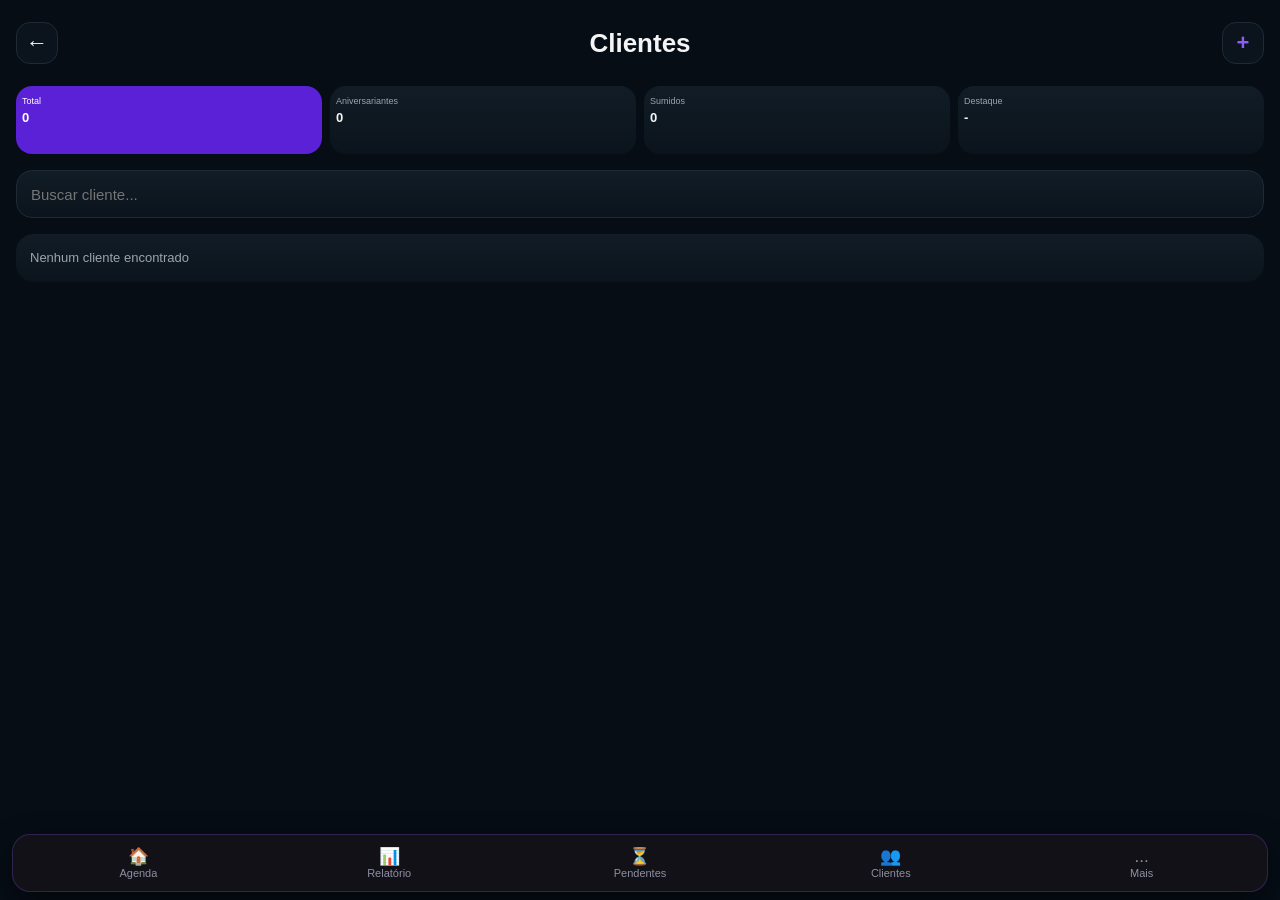
==== clientes.html @ b5b380f3 "recoloca botao whatsapp" ====
<!doctype html>
<html lang="pt-br">
  <head>
    <meta charset="UTF-8" />
    <meta name="viewport" content="width=device-width, initial-scale=1.0" />
    <title>Clientes</title>

    <link rel="icon" type="image/png" href="img/favicon.png" />
    <link rel="stylesheet" href="css/base.css" />
    <link rel="stylesheet" href="css/clientes.css" />
  </head>

  <body>
    <main class="pagina-clientes">
      <section class="clientes-topo">
        <a href="index.html" class="botao-voltar-clientes">←</a>

        <div>
          <h1>Clientes</h1>
        </div>

        <button id="btnNovoCliente" class="botao-add-cliente" type="button">
          +
        </button>
      </section>

      <section class="grade-resumo-clientes">
        <article class="mini-card-cliente" id="cardTotalClientes">
          <span>Total</span>
          <strong id="totalClientes">0</strong>
        </article>

        <article class="mini-card-cliente" id="cardAniversariantes">
          <span>Aniversariantes</span>
          <strong id="totalAniversariantes">0</strong>
        </article>

        <article class="mini-card-cliente" id="cardClientesSumidos">
          <span>Sumidos</span>
          <strong id="totalClientesSumidos">0</strong>
        </article>

        <article class="mini-card-cliente" id="cardClienteDestaque">
          <span>Destaque</span>
          <strong id="clienteDestaque">-</strong>
        </article>
      </section>

      <section class="busca-clientes">
        <input
          type="text"
          id="inputBuscaCliente"
          placeholder="Buscar cliente..."
        />
      </section>

      <section class="lista-clientes-area">
        <div id="listaClientes" class="lista-clientes">
          <!-- Clientes inseridos pelo JavaScript -->
        </div>
      </section>
    </main>

    <div id="modalCliente" class="modal-cliente">
      <div class="modal-cliente-caixa">
        <h2 id="tituloModalCliente">Novo cliente</h2>

        <input type="text" id="inputNomeCliente" placeholder="Nome" />

        <input type="tel" id="inputTelefoneCliente" placeholder="Telefone" />

        <div class="linha-aniversario">
          <input
            type="number"
            id="inputDiaAniversario"
            placeholder="Dia"
            min="1"
            max="31"
          />

          <input
            type="number"
            id="inputMesAniversario"
            placeholder="Mês"
            min="1"
            max="12"
          />

          <input
            type="number"
            id="inputAnoAniversario"
            placeholder="Ano opcional"
          />
        </div>

        <textarea
          id="inputObservacaoCliente"
          placeholder="Observação opcional"
        ></textarea>

        <div class="botoes-modal-cliente">
          <button id="btnCancelarCliente" class="btn-cliente-neutro" type="button">
            Cancelar
          </button>

          <button id="btnSalvarCliente" class="btn-cliente-principal" type="button">
            Salvar
          </button>
        </div>
      </div>
    </div>

    <script src="javaScript/clientes.js"></script>
    <script src="javaScript/menu.js"></script>
  </body>
</html>
---- css/base.css ----
* {
  margin: 0;
  padding: 0;
  box-sizing: border-box;
  font-family: Arial, Helvetica, sans-serif;
}

:root {
  --bg-main: #060d15;
  --bg-card: #0b141c;
  --bg-card-light: #111c26;
  --border-card: #1e2a36;

  --text-main: #f4f4f5;
  --text-muted: #9ca3af;
  --text-soft: #d4d5d5;

  --purple-main: #5b21d6;
  --purple-light: #8b5cf6;
  --purple-dark: #391992;

  --green: #22c55e;
  --red: #ef4444;
  --yellow: #facc15;
  --blue: #3b82f6;
  --cyan: #14b8a6;
}

body {
  min-height: 100vh;
  background: var(--bg-main);
  color: var(--text-main);
  touch-action: manipulation;
}

button,
input,
select,
textarea {
  font-family: inherit;
}

button {
  cursor: pointer;
}

a {
  color: inherit;
  text-decoration: none;
}

main {
  padding: 24px 16px;
}

/* Header antigo: por enquanto mantemos escondido nas telas novas */
header {
  display: none;
}

/* Menu lateral */
.botao-menu {
  background: none;
  border: none;
  color: var(--purple-light);
  font-size: 24px;
  cursor: pointer;
  z-index: 1001;
  position: relative;
}

.menu-lateral {
  position: fixed;
  top: 0;
  left: -100%;
  width: 70%;
  max-width: 280px;
  height: 100%;
  background-color: var(--bg-card);
  color: var(--text-main);
  transition: left 0.4s ease;
  padding-top: 60px;
  z-index: 1000;
  border-right: 1px solid var(--border-card);
}

.menu-lateral.ativo {
  left: 0;
}

.menu-lateral ul {
  list-style: none;
  padding: 0 20px;
}

.menu-lateral li {
  margin: 20px 0;
}

.menu-lateral a {
  color: var(--text-main);
  text-decoration: none;
}

/* Botões gerais */
.botao-whatsapp {
  background: none;
  border: none;
  cursor: pointer;
  padding: 0;
  display: flex;
  align-items: center;
  justify-content: center;
}

.botao-whatsapp img {
  width: 40px;
  height: 40px;
}

/* Voltar antigo — ainda usado em outras páginas */
.voltar {
  display: inline-block;
  margin: 16px 0 8px 12px;
  color: var(--text-main);
  font-weight: bold;
  text-decoration: none;
}

.bot-atualizacao {
  background: none;
  border: none;
  color: var(--text-main);
  font-size: 16px;
  font-family: inherit;
  padding: 0;
  cursor: pointer;
  text-align: left;
}

body {
  padding-bottom: 82px;
}

.menu-inferior {
  position: fixed;
  left: 12px;
  right: 12px;
  bottom: 8px;
  height: 58px;
  background: rgba(18, 18, 24, 0.96);
  border: 1px solid rgba(139, 92, 246, 0.25);
  border-radius: 18px;
  display: flex;
  align-items: center;
  justify-content: space-around;
  z-index: 9999;
  box-shadow: 0 10px 30px rgba(0, 0, 0, 0.45);
  backdrop-filter: blur(12px);
}

.menu-item {
  flex: 1;
  height: 100%;
  color: #8f8fa3;
  text-decoration: none;
  border: none;
  background: transparent;
  display: flex;
  flex-direction: column;
  align-items: center;
  justify-content: center;
  gap: 3px;
  font-size: 11px;
  font-family: inherit;
  cursor: pointer;
}





.menu-icone {
  font-size: 17px;
  line-height: 1;
}

.menu-texto {
  line-height: 1;
}

.menu-item.ativo {
  color: #a78bfa;
}

.menu-item.ativo .menu-icone {
  filter: drop-shadow(0 0 8px rgba(167, 139, 250, 0.7));
}

.menu-desativado {
  opacity: 0.45;
}


/* ========================================
   MENU MAIS
======================================== */

.menu-mais-overlay {
  position: fixed;
  inset: 0;
  background: rgba(0, 0, 0, 0.55);
  backdrop-filter: blur(4px);
  opacity: 0;
  pointer-events: none;
  transition: 0.25s;
  z-index: 10000;
}

.menu-mais-overlay.aberto {
  opacity: 1;
  pointer-events: all;
}

.menu-mais {
  position: fixed;
  left: 0;
  right: 0;
  bottom: 0;

  height: 75vh;

  background: var(--bg-card);
  border-top-left-radius: 26px;
  border-top-right-radius: 26px;

  border-top: 1px solid rgba(139, 92, 246, 0.25);

  transform: translateY(100%);
  transition: transform 0.28s ease;

  z-index: 10001;

  overflow-y: auto;

  padding: 16px 18px 110px;
}

.menu-mais.aberto {
  transform: translateY(0);
}

.menu-mais-alca {
  width: 48px;
  height: 5px;

  border-radius: 999px;

  background: rgba(255, 255, 255, 0.18);

  margin: 0 auto 18px;
}

.menu-mais-perfil {
  display: flex;
  align-items: center;
  gap: 14px;

  margin-bottom: 18px;
}

.menu-mais-avatar {
  width: 54px;
  height: 54px;

  border-radius: 50%;

  background: var(--purple-main);

  display: flex;
  align-items: center;
  justify-content: center;

  font-weight: bold;
}

.menu-mais-perfil strong {
  display: block;
  font-size: 16px;
}

.menu-mais-perfil span {
  color: var(--text-muted);
  font-size: 13px;
}

.menu-mais-plano {
  display: flex;
  justify-content: space-between;
  align-items: center;

  background: var(--bg-card-light);

  border-radius: 14px;

  padding: 14px;

  margin-bottom: 18px;
}

.menu-mais-plano span {
  color: var(--text-muted);
}

.menu-mais-plano strong {
  color: var(--purple-light);
}

.menu-mais-grupo {
  display: flex;
  flex-direction: column;

  margin-bottom: 16px;

  background: var(--bg-card-light);

  border-radius: 16px;

  overflow: hidden;
}

.menu-mais-link {
  display: flex;
  align-items: center;
  gap: 12px;

  padding: 16px;

  border: none;
  background: transparent;

  color: var(--text-main);

  font-size: 15px;
  text-decoration: none;

  text-align: left;

  cursor: pointer;
}

.menu-mais-link + .menu-mais-link {
  border-top: 1px solid rgba(255, 255, 255, 0.05);
}

.menu-mais-link span {
  width: 18px;
  text-align: center;
  color: var(--purple-light);
}

.menu-mais-sair {
  color: #ef4444;
}

.menu-mais-sair span {
  color: #ef4444;
}
---- css/clientes.css ----
/* ================================
   PÁGINA
================================ */

.pagina-clientes {
  padding: 22px 16px 32px;
}

/* ================================
   TOPO
================================ */

.clientes-topo {
  display: flex;
  align-items: center;
  justify-content: space-between;
  margin-bottom: 22px;
}

.botao-voltar-clientes,
.botao-add-cliente {
  width: 42px;
  height: 42px;
  border-radius: 14px;
  border: 1px solid var(--border-card);
  background: var(--bg-card);
  color: var(--text-main);
  display: flex;
  align-items: center;
  justify-content: center;
  font-size: 22px;
}

.botao-add-cliente {
  color: var(--purple-light);
  font-weight: bold;
}

.clientes-topo h1 {
  font-size: 26px;
}

/* ================================
   RESUMO
================================ */

.grade-resumo-clientes {
  display: grid;
  grid-template-columns: repeat(4, minmax(0, 1fr));
  gap: 8px;
  margin-bottom: 16px;
}

.mini-card-cliente {
  background: linear-gradient(
    180deg,
    var(--bg-card-light),
    var(--bg-card)
  );

  border-radius: 16px;

  padding: 10px 6px;

  min-height: 68px;

  display: flex;
  flex-direction: column;
  justify-content: flex-start;
}

.mini-card-cliente span {
  font-size: 9px;
  color: var(--text-muted);
}

.mini-card-cliente strong {
  font-size: 13px;
  margin-top: 4px;
  color: var(--text-main);

  overflow: hidden;
  text-overflow: ellipsis;
  white-space: nowrap;
}

/* ================================
   BUSCA
================================ */

.busca-clientes {
  margin-bottom: 16px;
}

.busca-clientes input {
  width: 100%;

  height: 48px;

  padding: 0 14px;

  border-radius: 16px;

  border: 1px solid var(--border-card);

  background: linear-gradient(
    180deg,
    var(--bg-card-light),
    var(--bg-card)
  );

  color: var(--text-main);

  font-size: 15px;
}

/* ================================
   LISTA
================================ */

.lista-clientes {
  display: flex;
  flex-direction: column;
  gap: 10px;
}

.card-cliente {
  background: linear-gradient(
    180deg,
    var(--bg-card-light),
    var(--bg-card)
  );

  border-radius: 18px;

  padding: 14px;

  cursor: pointer;
}

.card-cliente-nome {
  font-size: 16px;
  font-weight: bold;
  margin-bottom: 6px;
}

.card-cliente-info {
  font-size: 13px;
  color: var(--text-muted);
  line-height: 1.5;
}

/* ================================
   MODAL
================================ */

.modal-cliente {
  position: fixed;
  inset: 0;

  display: none;

  align-items: center;
  justify-content: center;

  background: rgba(0, 0, 0, 0.7);

  padding: 16px;

  z-index: 9999;
}

.modal-cliente.ativo {
  display: flex;
}

.modal-cliente-caixa {
  width: 100%;
  max-width: 360px;

  background: linear-gradient(
    180deg,
    var(--bg-card-light),
    var(--bg-card)
  );

  border-radius: 20px;

  padding: 20px;
}

.modal-cliente-caixa h2 {
  margin-bottom: 16px;
}

.modal-cliente-caixa input,
.modal-cliente-caixa textarea {
  width: 100%;

  margin-bottom: 12px;

  padding: 12px;

  border-radius: 12px;

  border: 1px solid var(--border-card);

  background: var(--bg-card-light);

  color: var(--text-main);
}

.modal-cliente-caixa textarea {
  resize: none;
  min-height: 90px;
}

.linha-aniversario {
  display: grid;
  grid-template-columns: 1fr 1fr 2fr;
  gap: 8px;
}

.botoes-modal-cliente {
  display: flex;
  gap: 10px;
  margin-top: 10px;
}

.btn-cliente-neutro,
.btn-cliente-principal {
  flex: 1;

  height: 44px;

  border: none;

  border-radius: 12px;
}

.btn-cliente-neutro {
  background: transparent;
  color: var(--text-muted);
}

.btn-cliente-principal {
  background: var(--purple-main);
  color: white;
  font-weight: bold;
}

.mini-card-cliente {
  cursor: pointer;
  transition: 0.2s;
}

.mini-card-cliente.ativo {
  background: var(--purple-main);
}

.mini-card-cliente.ativo span,
.mini-card-cliente.ativo strong {
  color: white;
}
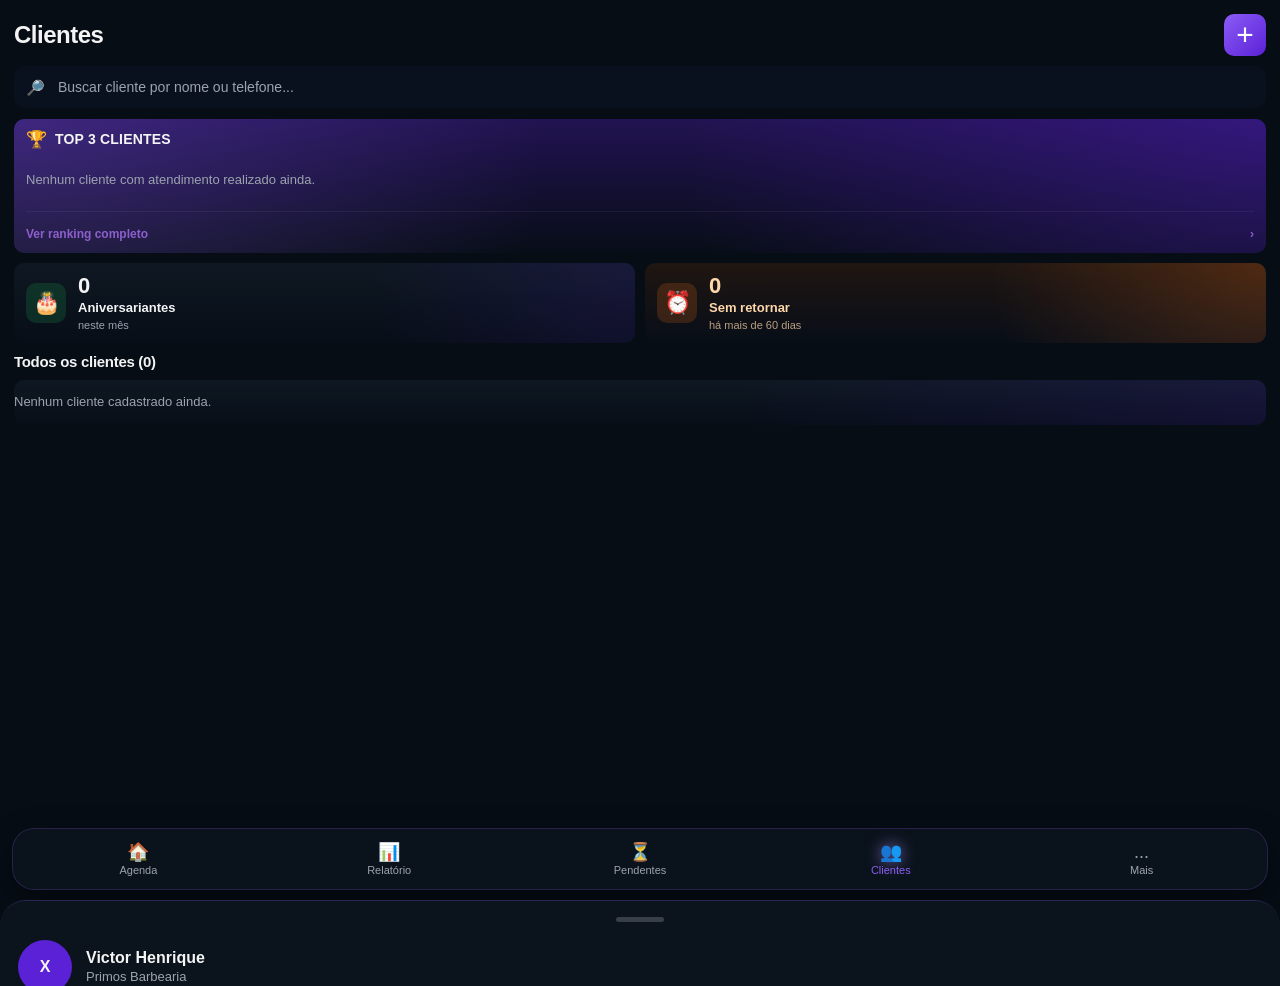
==== commit e571da5d: "adiciona tela de clientes com sincronizacao da agenda" ====
--- a/clientes.html
+++ b/clientes.html
@@ -2,115 +2,362 @@
 <html lang="pt-br">
   <head>
     <meta charset="UTF-8" />
-    <meta name="viewport" content="width=device-width, initial-scale=1.0" />
+    <meta
+      name="viewport"
+      content="width=device-width, initial-scale=1.0, maximum-scale=1.0, user-scalable=no"
+    />
+    <meta name="theme-color" content="#060d15" />
+    <meta
+      name="apple-mobile-web-app-status-bar-style"
+      content="black-translucent"
+    />
     <title>Clientes</title>
 
     <link rel="icon" type="image/png" href="img/favicon.png" />
     <link rel="stylesheet" href="css/base.css" />
+    <link rel="stylesheet" href="css/paginas.css" />
     <link rel="stylesheet" href="css/clientes.css" />
   </head>
 
   <body>
-    <main class="pagina-clientes">
+    <main class="clientes-page">
+      <!-- TOPO -->
       <section class="clientes-topo">
-        <a href="index.html" class="botao-voltar-clientes">←</a>
-
-        <div>
-          <h1>Clientes</h1>
-        </div>
-
-        <button id="btnNovoCliente" class="botao-add-cliente" type="button">
+        <h1>Clientes</h1>
+
+        <button
+          type="button"
+          class="btn-adicionar-cliente"
+          id="btnAdicionarCliente"
+        >
           +
         </button>
       </section>
 
-      <section class="grade-resumo-clientes">
-        <article class="mini-card-cliente" id="cardTotalClientes">
-          <span>Total</span>
-          <strong id="totalClientes">0</strong>
+      <!-- BUSCA -->
+      <section class="clientes-busca">
+        <span>🔎</span>
+        <input
+          type="search"
+          id="campoBuscaCliente"
+          placeholder="Buscar cliente por nome ou telefone..."
+        />
+      </section>
+
+      <!-- TOP 3 -->
+      <section class="card-top-clientes">
+        <div class="top-clientes-titulo">
+          <span>🏆</span>
+          <h2>Top 3 clientes</h2>
+        </div>
+
+        <div class="top-clientes-lista" id="topClientes">
+          <article class="top-cliente-item">
+            <span class="medalha primeiro">1</span>
+
+            <div class="avatar-cliente destaque">JS</div>
+
+            <div class="dados-top-cliente">
+              <strong>João Silva</strong>
+              <span>24 visitas</span>
+            </div>
+
+            <div class="valor-top-cliente">
+              <strong>R$ 1.250,00</strong>
+              <span>faturados</span>
+            </div>
+          </article>
+
+          <article class="top-cliente-item">
+            <span class="medalha segundo">2</span>
+
+            <div class="avatar-cliente destaque">PC</div>
+
+            <div class="dados-top-cliente">
+              <strong>Pedro Costa</strong>
+              <span>18 visitas</span>
+            </div>
+
+            <div class="valor-top-cliente">
+              <strong>R$ 890,00</strong>
+              <span>faturados</span>
+            </div>
+          </article>
+
+          <article class="top-cliente-item">
+            <span class="medalha terceiro">3</span>
+
+            <div class="avatar-cliente destaque">MS</div>
+
+            <div class="dados-top-cliente">
+              <strong>Maria Souza</strong>
+              <span>14 visitas</span>
+            </div>
+
+            <div class="valor-top-cliente">
+              <strong>R$ 650,00</strong>
+              <span>faturados</span>
+            </div>
+          </article>
+        </div>
+
+        <button
+          type="button"
+          class="btn-ranking-clientes"
+          id="btnRankingClientes"
+        >
+          <span>Ver ranking completo</span>
+          <span>›</span>
+        </button>
+      </section>
+
+      <!-- ALERTAS -->
+      <section class="clientes-alertas">
+        <article class="card-alerta-cliente" id="cardAniversariantes">
+          <div class="icone-alerta-cliente aniversario">🎂</div>
+
+          <div>
+            <strong id="totalAniversariantes">3</strong>
+            <span>Aniversariantes</span>
+            <small>neste mês</small>
+          </div>
         </article>
 
-        <article class="mini-card-cliente" id="cardAniversariantes">
-          <span>Aniversariantes</span>
-          <strong id="totalAniversariantes">0</strong>
+        <article class="card-alerta-cliente sumidos" id="cardSemRetornar">
+          <div class="icone-alerta-cliente retorno">⏰</div>
+
+          <div>
+            <strong id="totalSemRetornar">12</strong>
+            <span>Sem retornar</span>
+            <small>há mais de 60 dias</small>
+          </div>
         </article>
-
-        <article class="mini-card-cliente" id="cardClientesSumidos">
-          <span>Sumidos</span>
-          <strong id="totalClientesSumidos">0</strong>
-        </article>
-
-        <article class="mini-card-cliente" id="cardClienteDestaque">
-          <span>Destaque</span>
-          <strong id="clienteDestaque">-</strong>
-        </article>
-      </section>
-
-      <section class="busca-clientes">
-        <input
-          type="text"
-          id="inputBuscaCliente"
-          placeholder="Buscar cliente..."
-        />
-      </section>
-
-      <section class="lista-clientes-area">
-        <div id="listaClientes" class="lista-clientes">
-          <!-- Clientes inseridos pelo JavaScript -->
+      </section>
+
+      <!-- TODOS CLIENTES -->
+      <section class="secao-clientes">
+        <div class="secao-clientes-topo">
+          <h2>Todos os clientes <span id="totalClientes">(7)</span></h2>
+
+          <button
+            type="button"
+            class="btn-ver-todos-clientes"
+            id="btnVerTodosClientes"
+          >
+            Ver todos
+          </button>
+        </div>
+
+        <div class="card-lista-clientes" id="listaClientes">
+          <article class="cliente-item">
+            <div class="avatar-cliente pequeno">JS</div>
+
+            <div class="dados-cliente">
+              <strong>João Silva</strong>
+              <span>Última visita há 12 dias</span>
+            </div>
+
+            <div class="resumo-cliente">
+              <strong>R$ 1.250,00</strong>
+              <span>24 visitas</span>
+            </div>
+          </article>
+
+          <article class="cliente-item">
+            <div class="avatar-cliente pequeno">PC</div>
+
+            <div class="dados-cliente">
+              <strong>Pedro Costa</strong>
+              <span>Última visita há 5 dias</span>
+            </div>
+
+            <div class="resumo-cliente">
+              <strong>R$ 890,00</strong>
+              <span>18 visitas</span>
+            </div>
+          </article>
+
+          <article class="cliente-item">
+            <div class="avatar-cliente pequeno">MS</div>
+
+            <div class="dados-cliente">
+              <strong>Maria Souza</strong>
+              <span>Última visita há 20 dias</span>
+            </div>
+
+            <div class="resumo-cliente">
+              <strong>R$ 650,00</strong>
+              <span>14 visitas</span>
+            </div>
+          </article>
+
+          <article class="cliente-item">
+            <div class="avatar-cliente pequeno">LA</div>
+
+            <div class="dados-cliente">
+              <strong>Lucas Almeida</strong>
+              <span>Última visita há 35 dias</span>
+            </div>
+
+            <div class="resumo-cliente">
+              <strong>R$ 430,00</strong>
+              <span>9 visitas</span>
+            </div>
+          </article>
+
+          <article class="cliente-item">
+            <div class="avatar-cliente pequeno">FL</div>
+
+            <div class="dados-cliente">
+              <strong>Fernanda Lima</strong>
+              <span>Última visita há 45 dias</span>
+            </div>
+
+            <div class="resumo-cliente">
+              <strong>R$ 380,00</strong>
+              <span>8 visitas</span>
+            </div>
+          </article>
         </div>
       </section>
     </main>
 
-    <div id="modalCliente" class="modal-cliente">
-      <div class="modal-cliente-caixa">
-        <h2 id="tituloModalCliente">Novo cliente</h2>
-
-        <input type="text" id="inputNomeCliente" placeholder="Nome" />
-
-        <input type="tel" id="inputTelefoneCliente" placeholder="Telefone" />
-
-        <div class="linha-aniversario">
-          <input
-            type="number"
-            id="inputDiaAniversario"
-            placeholder="Dia"
-            min="1"
-            max="31"
-          />
-
-          <input
-            type="number"
-            id="inputMesAniversario"
-            placeholder="Mês"
-            min="1"
-            max="12"
-          />
-
-          <input
-            type="number"
-            id="inputAnoAniversario"
-            placeholder="Ano opcional"
-          />
-        </div>
-
-        <textarea
-          id="inputObservacaoCliente"
-          placeholder="Observação opcional"
-        ></textarea>
-
-        <div class="botoes-modal-cliente">
-          <button id="btnCancelarCliente" class="btn-cliente-neutro" type="button">
-            Cancelar
+    <!-- MODAL NOVO CLIENTE -->
+    <div class="modal-clientes" id="modalCliente">
+      <div class="modal-clientes-conteudo">
+        <div class="modal-clientes-topo">
+          <h2>Novo cliente</h2>
+          <button
+            type="button"
+            class="btn-fechar-modal"
+            id="btnFecharModalCliente"
+          >
+            ×
           </button>
-
-          <button id="btnSalvarCliente" class="btn-cliente-principal" type="button">
-            Salvar
-          </button>
-        </div>
+        </div>
+
+        <form class="form-cliente" id="formCliente">
+          <label>
+            Nome *
+            <input
+              type="text"
+              id="clienteNome"
+              placeholder="Nome do cliente"
+              autocomplete="off"
+              required
+            />
+          </label>
+
+          <label>
+            Telefone
+            <input
+              type="tel"
+              id="clienteTelefone"
+              placeholder="(32) 99999-9999"
+              autocomplete="off"
+            />
+          </label>
+
+          <div class="grupo-aniversario">
+            <label>
+              Dia
+              <input
+                type="number"
+                id="clienteAniversarioDia"
+                placeholder="DD"
+                min="1"
+                max="31"
+              />
+            </label>
+
+            <label>
+              Mês
+              <input
+                type="number"
+                id="clienteAniversarioMes"
+                placeholder="MM"
+                min="1"
+                max="12"
+              />
+            </label>
+
+            <label>
+              Ano
+              <input
+                type="number"
+                id="clienteAniversarioAno"
+                placeholder="Opcional"
+                min="1900"
+              />
+            </label>
+          </div>
+
+          <label>
+            Observação
+            <textarea
+              id="clienteObservacao"
+              placeholder="Preferências, observações ou lembretes..."
+              rows="3"
+            ></textarea>
+          </label>
+
+          <div class="modal-clientes-acoes">
+            <button
+              type="button"
+              class="btn-modal-secundario"
+              id="btnCancelarCliente"
+            >
+              Cancelar
+            </button>
+
+            <button type="submit" class="btn-modal-principal">Salvar</button>
+          </div>
+        </form>
       </div>
     </div>
+
+    <!-- MODAL ANIVERSARIANTES -->
+    <div class="modal-clientes" id="modalAniversariantes">
+      <div class="modal-clientes-conteudo">
+        <div class="modal-clientes-topo">
+          <h2>Aniversariantes do mês</h2>
+          <button
+            type="button"
+            class="btn-fechar-modal"
+            id="btnFecharModalAniversariantes"
+          >
+            ×
+          </button>
+        </div>
+
+        <div class="lista-modal-clientes" id="listaAniversariantes">
+          <p class="estado-vazio-clientes">Nenhum aniversariante neste mês.</p>
+        </div>
+      </div>
+    </div>
+
+    <!-- MODAL SEM RETORNAR -->
+    <div class="modal-clientes" id="modalSemRetornar">
+      <div class="modal-clientes-conteudo">
+        <div class="modal-clientes-topo">
+          <h2>Sem retornar</h2>
+          <button
+            type="button"
+            class="btn-fechar-modal"
+            id="btnFecharModalSemRetornar"
+          >
+            ×
+          </button>
+        </div>
+
+        <div class="lista-modal-clientes" id="listaSemRetornar">
+          <p class="estado-vazio-clientes">Nenhum cliente sem retornar.</p>
+        </div>
+      </div>
+    </div>
+    <div id="menu-container"></div>
 
     <script src="javaScript/clientes.js"></script>
     <script src="javaScript/menu.js"></script>
   </body>
-</html>+</html>
--- a/css/base.css
+++ b/css/base.css
@@ -1,3 +1,7 @@
+/* =========================
+   RESET / BASE
+========================= */
+
 * {
   margin: 0;
   padding: 0;
@@ -24,10 +28,63 @@
   --yellow: #facc15;
   --blue: #3b82f6;
   --cyan: #14b8a6;
-}
-
+
+  --radius-sm: 10px;
+  --radius-md: 14px;
+  --radius-lg: 18px;
+  --radius-xl: 24px;
+
+  --shadow-soft: 0 10px 28px rgba(0, 0, 0, 0.22);
+
+  --page-max: 720px;
+  --menu-height: 62px;
+
+  /* =========================
+   PADRÃO VISUAL DO APP
+========================= */
+
+  --page-padding-x: 14px;
+  --page-padding-top: 14px;
+  --page-padding-bottom: 8px;
+  --page-gap: clamp(8px, 1.35dvh, 14px);
+
+  --card-radius: 10px;
+  --card-padding: 12px;
+
+  --card-bg-secondary:
+    radial-gradient(
+      circle at top right,
+      rgba(91, 33, 214, 0.14),
+      transparent 42%
+    ),
+    linear-gradient(180deg, rgba(17, 28, 38, 0.78), rgba(8, 14, 24, 0.92));
+
+  --card-bg-feature:
+    radial-gradient(
+      circle at top right,
+      rgba(91, 33, 214, 0.32),
+      transparent 46%
+    ),
+    radial-gradient(
+      circle at top left,
+      rgba(139, 92, 246, 0.28),
+      transparent 42%
+    ),
+    linear-gradient(180deg, rgba(36, 20, 87, 0.92), rgba(8, 14, 24, 0.96));
+
+  --text-label: rgba(244, 244, 245, 0.68);
+  --text-feature-label: rgba(244, 244, 245, 0.78);
+
+  --line-soft: rgba(255, 255, 255, 0.055);
+  --button-soft-bg: rgba(255, 255, 255, 0.035);
+
+  --purple-text: #b678ff;
+}
+
+html, 
 body {
   min-height: 100vh;
+  padding-bottom: 86px;
   background: var(--bg-main);
   color: var(--text-main);
   touch-action: manipulation;
@@ -44,21 +101,73 @@
   cursor: pointer;
 }
 
+button,
+a {
+  -webkit-tap-highlight-color: transparent;
+}
+
 a {
   color: inherit;
   text-decoration: none;
 }
 
 main {
-  padding: 24px 16px;
-}
-
-/* Header antigo: por enquanto mantemos escondido nas telas novas */
+  width: 100%;
+  max-width: var(--page-max);
+  margin: 0 auto;
+  padding: 22px 16px 32px;
+}
+
 header {
   display: none;
 }
 
-/* Menu lateral */
+.oculto {
+  display: none !important;
+}
+
+/* =========================
+   BOTÕES GLOBAIS ANTIGOS
+========================= */
+
+.botao-whatsapp {
+  background: none;
+  border: none;
+  cursor: pointer;
+  padding: 0;
+  display: flex;
+  align-items: center;
+  justify-content: center;
+}
+
+.botao-whatsapp img {
+  width: 40px;
+  height: 40px;
+}
+
+.voltar {
+  display: inline-block;
+  margin: 16px 0 8px 12px;
+  color: var(--text-main);
+  font-weight: bold;
+  text-decoration: none;
+}
+
+.bot-atualizacao {
+  background: none;
+  border: none;
+  color: var(--text-main);
+  font-size: 16px;
+  font-family: inherit;
+  padding: 0;
+  cursor: pointer;
+  text-align: left;
+}
+
+/* =========================
+   MENU LATERAL ANTIGO
+========================= */
+
 .botao-menu {
   background: none;
   border: none;
@@ -102,67 +211,31 @@
   text-decoration: none;
 }
 
-/* Botões gerais */
-.botao-whatsapp {
-  background: none;
-  border: none;
-  cursor: pointer;
-  padding: 0;
-  display: flex;
-  align-items: center;
-  justify-content: center;
-}
-
-.botao-whatsapp img {
-  width: 40px;
-  height: 40px;
-}
-
-/* Voltar antigo — ainda usado em outras páginas */
-.voltar {
-  display: inline-block;
-  margin: 16px 0 8px 12px;
-  color: var(--text-main);
-  font-weight: bold;
-  text-decoration: none;
-}
-
-.bot-atualizacao {
-  background: none;
-  border: none;
-  color: var(--text-main);
-  font-size: 16px;
-  font-family: inherit;
-  padding: 0;
-  cursor: pointer;
-  text-align: left;
-}
-
-body {
-  padding-bottom: 82px;
-}
+/* =========================
+   MENU INFERIOR
+========================= */
 
 .menu-inferior {
   position: fixed;
   left: 12px;
   right: 12px;
-  bottom: 8px;
-  height: 58px;
-  background: rgba(18, 18, 24, 0.96);
-  border: 1px solid rgba(139, 92, 246, 0.25);
-  border-radius: 18px;
+  bottom: 10px;
+  height: var(--menu-height);
+  background: rgba(11, 20, 28, 0.94);
+  border: 1px solid rgba(139, 92, 246, 0.22);
+  border-radius: 22px;
   display: flex;
   align-items: center;
   justify-content: space-around;
   z-index: 9999;
-  box-shadow: 0 10px 30px rgba(0, 0, 0, 0.45);
-  backdrop-filter: blur(12px);
+  box-shadow: 0 12px 32px rgba(0, 0, 0, 0.42);
+  backdrop-filter: blur(14px);
 }
 
 .menu-item {
   flex: 1;
   height: 100%;
-  color: #8f8fa3;
+  color: var(--text-muted);
   text-decoration: none;
   border: none;
   background: transparent;
@@ -170,18 +243,15 @@
   flex-direction: column;
   align-items: center;
   justify-content: center;
-  gap: 3px;
+  gap: 4px;
   font-size: 11px;
   font-family: inherit;
   cursor: pointer;
-}
-
-
-
-
+  -webkit-tap-highlight-color: transparent;
+}
 
 .menu-icone {
-  font-size: 17px;
+  font-size: 18px;
   line-height: 1;
 }
 
@@ -190,7 +260,7 @@
 }
 
 .menu-item.ativo {
-  color: #a78bfa;
+  color: var(--purple-light);
 }
 
 .menu-item.ativo .menu-icone {
@@ -201,10 +271,9 @@
   opacity: 0.45;
 }
 
-
-/* ========================================
+/* =========================
    MENU MAIS
-======================================== */
+========================= */
 
 .menu-mais-overlay {
   position: fixed;
@@ -227,22 +296,15 @@
   left: 0;
   right: 0;
   bottom: 0;
-
   height: 75vh;
-
   background: var(--bg-card);
   border-top-left-radius: 26px;
   border-top-right-radius: 26px;
-
   border-top: 1px solid rgba(139, 92, 246, 0.25);
-
   transform: translateY(100%);
   transition: transform 0.28s ease;
-
   z-index: 10001;
-
   overflow-y: auto;
-
   padding: 16px 18px 110px;
 }
 
@@ -253,11 +315,8 @@
 .menu-mais-alca {
   width: 48px;
   height: 5px;
-
   border-radius: 999px;
-
   background: rgba(255, 255, 255, 0.18);
-
   margin: 0 auto 18px;
 }
 
@@ -265,22 +324,17 @@
   display: flex;
   align-items: center;
   gap: 14px;
-
   margin-bottom: 18px;
 }
 
 .menu-mais-avatar {
   width: 54px;
   height: 54px;
-
   border-radius: 50%;
-
   background: var(--purple-main);
-
   display: flex;
   align-items: center;
   justify-content: center;
-
   font-weight: bold;
 }
 
@@ -298,13 +352,9 @@
   display: flex;
   justify-content: space-between;
   align-items: center;
-
   background: var(--bg-card-light);
-
-  border-radius: 14px;
-
+  border-radius: var(--radius-md);
   padding: 14px;
-
   margin-bottom: 18px;
 }
 
@@ -319,13 +369,9 @@
 .menu-mais-grupo {
   display: flex;
   flex-direction: column;
-
   margin-bottom: 16px;
-
   background: var(--bg-card-light);
-
-  border-radius: 16px;
-
+  border-radius: var(--radius-lg);
   overflow: hidden;
 }
 
@@ -333,19 +379,13 @@
   display: flex;
   align-items: center;
   gap: 12px;
-
   padding: 16px;
-
   border: none;
   background: transparent;
-
-  color: var(--text-main);
-
+  color: var(--text-main);
   font-size: 15px;
   text-decoration: none;
-
   text-align: left;
-
   cursor: pointer;
 }
 
@@ -360,9 +400,9 @@
 }
 
 .menu-mais-sair {
-  color: #ef4444;
+  color: var(--red);
 }
 
 .menu-mais-sair span {
-  color: #ef4444;
-}
+  color: var(--red);
+}
--- a/css/paginas.css
+++ b/css/paginas.css
@@ -0,0 +1,218 @@
+/* =========================
+   PÁGINAS SECUNDÁRIAS
+========================= */
+
+.pagina-secundaria {
+  max-width: var(--page-max);
+  margin: 0 auto;
+  padding: 22px 16px 32px;
+}
+
+/* =========================
+   TOPO DAS PÁGINAS
+========================= */
+
+.topo-pagina {
+  display: flex;
+  justify-content: space-between;
+  align-items: flex-start;
+  gap: 14px;
+  margin-bottom: 20px;
+}
+
+.topo-pagina > div {
+  flex: 1;
+}
+
+.topo-pagina h1 {
+  font-size: 28px;
+  font-weight: 800;
+  line-height: 1;
+}
+
+.topo-pagina-com-acao {
+  align-items: flex-start;
+}
+
+.topo-pagina-com-acao > div {
+  text-align: left;
+}
+
+.botao-topo-mais {
+  border: none;
+  background: transparent;
+  color: var(--purple-light);
+  font-size: 34px;
+  font-weight: 300;
+  line-height: 1;
+  padding: 0;
+  cursor: pointer;
+}
+
+/* =========================
+   LISTAS
+========================= */
+
+.lista-pagina {
+  display: flex;
+  flex-direction: column;
+  gap: 12px;
+}
+
+.card-lista,
+.servico,
+.pagamento,
+.intervalo,
+.cartao-pagamento,
+.container-config {
+  background: var(--bg-card);
+  border: 1px solid rgba(255, 255, 255, 0.04);
+  border-radius: 18px;
+  padding: 16px;
+}
+
+.servico,
+.pagamento,
+.intervalo,
+.cartao-pagamento {
+  min-height: 62px;
+  margin-bottom: 0;
+  cursor: pointer;
+  transition: border-color 0.2s ease;
+}
+
+.servico:hover,
+.pagamento:hover,
+.intervalo:hover,
+.cartao-pagamento:hover {
+  border-color: rgba(139, 92, 246, 0.35);
+}
+
+.servico-nome,
+.pagamento-nome,
+.intervalo-nome,
+.linha-superior .data,
+.linha-superior .cliente,
+.linha-superior .valor {
+  color: var(--text-main);
+  font-weight: 700;
+}
+
+.servico-valor,
+.pagamento-taxa,
+.intervalo-horarios,
+.linha-inferior {
+  color: var(--text-muted);
+}
+
+/* =========================
+   LINHAS DE LISTA
+========================= */
+
+.linha-superior {
+  display: flex;
+  justify-content: space-between;
+  align-items: center;
+  gap: 10px;
+  width: 100%;
+}
+
+.linha-superior .data {
+  min-width: 58px;
+  text-align: left;
+}
+
+.linha-superior .cliente {
+  flex: 1;
+  text-align: center;
+  white-space: nowrap;
+  overflow: hidden;
+  text-overflow: ellipsis;
+}
+
+.linha-superior .valor {
+  min-width: 80px;
+  text-align: right;
+}
+
+.linha-inferior {
+  margin-top: 8px;
+  font-size: 13px;
+  word-break: break-word;
+}
+
+/* =========================
+   BOTÕES
+========================= */
+
+.botao-adicionar,
+.salvar {
+  width: 100%;
+  min-height: 48px;
+  border: none;
+  border-radius: 16px;
+  background: var(--purple-main);
+  color: white;
+  font-size: 15px;
+  font-weight: 700;
+  margin-top: 18px;
+}
+
+.botao-adicionar {
+  max-width: none;
+  display: block;
+}
+
+.botao-adicionar:hover,
+.salvar:hover {
+  background: var(--purple-light);
+}
+
+/* =========================
+   FORMULÁRIOS / CONFIG
+========================= */
+
+.container-config {
+  max-width: none;
+  margin: 0;
+  display: flex;
+  flex-direction: column;
+  gap: 12px;
+}
+
+.container-config label,
+.texto-horarios {
+  color: var(--text-soft);
+  font-size: 14px;
+  font-weight: 700;
+}
+
+.container-config input,
+.container-config textarea {
+  width: 100%;
+  background: var(--bg-card-light);
+  color: var(--text-main);
+  border: 1px solid var(--border-card);
+  border-radius: 14px;
+  padding: 12px;
+  font-size: 15px;
+  outline: none;
+}
+
+.container-config input:focus,
+.container-config textarea:focus {
+  border-color: var(--purple-light);
+}
+
+.container-config input::placeholder,
+.container-config textarea::placeholder {
+  color: var(--text-muted);
+}
+
+/* =========================
+   WHATSAPP
+========================= */
+
+.botoes-whatsapp {
+  margin-top: 18px;
+}
--- a/css/clientes.css
+++ b/css/clientes.css
@@ -1,264 +1,760 @@
-/* ================================
+html,
+body {
+  overflow-x: hidden;
+}
+
+/* =========================
    PÁGINA
-================================ */
-
-.pagina-clientes {
-  padding: 22px 16px 32px;
-}
-
-/* ================================
+========================= */
+
+.clientes-page {
+  width: 100%;
+  max-width: 100%;
+  min-height: calc(100dvh - 86px);
+  padding: var(--page-padding-top) var(--page-padding-x)
+    var(--page-padding-bottom);
+  overflow-x: hidden;
+
+  display: flex;
+  flex-direction: column;
+  gap: clamp(8px, 1.15dvh, 12px);
+}
+
+/* =========================
    TOPO
-================================ */
+========================= */
 
 .clientes-topo {
   display: flex;
   align-items: center;
   justify-content: space-between;
-  margin-bottom: 22px;
-}
-
-.botao-voltar-clientes,
-.botao-add-cliente {
+}
+
+.clientes-topo h1 {
+  color: var(--text-main);
+  font-size: 24px;
+  font-weight: 900;
+  letter-spacing: -0.5px;
+}
+
+.btn-adicionar-cliente {
   width: 42px;
   height: 42px;
-  border-radius: 14px;
-  border: 1px solid var(--border-card);
-  background: var(--bg-card);
-  color: var(--text-main);
+  border: none;
+  border-radius: var(--card-radius);
+
+  background: linear-gradient(135deg, var(--purple-light), var(--purple-main));
+  color: white;
+
+  font-size: 30px;
+  font-weight: 300;
+  line-height: 1;
+}
+
+/* =========================
+   BUSCA
+========================= */
+
+.clientes-busca {
+  height: 42px;
+  padding: 0 12px;
+  border-radius: var(--card-radius);
+  background: rgba(15, 23, 42, 0.45);
+
+  display: grid;
+  grid-template-columns: 24px 1fr;
+  align-items: center;
+  gap: 8px;
+}
+
+.clientes-busca span {
+  color: var(--text-muted);
+  font-size: 15px;
+  line-height: 1;
+}
+
+.clientes-busca input {
+  width: 100%;
+  border: none;
+  outline: none;
+  background: transparent;
+
+  color: var(--text-main);
+  font-size: 14px;
+}
+
+.clientes-busca input::placeholder {
+  color: var(--text-muted);
+}
+
+/* =========================
+   TOP 3 CLIENTES
+========================= */
+
+.card-top-clientes {
+  padding: var(--card-padding);
+  border-radius: var(--card-radius);
+  background: var(--card-bg-feature);
+}
+
+.top-clientes-titulo {
+  display: flex;
+  align-items: center;
+  gap: 8px;
+  margin-bottom: 10px;
+}
+
+.top-clientes-titulo span {
+  font-size: 17px;
+  line-height: 1;
+}
+
+.top-clientes-titulo h2 {
+  color: var(--text-main);
+  font-size: 14px;
+  font-weight: 900;
+  text-transform: uppercase;
+  letter-spacing: 0.2px;
+}
+
+.top-clientes-lista {
+  display: flex;
+  flex-direction: column;
+  gap: 8px;
+}
+
+.top-cliente-item {
+  min-height: 52px;
+
+  display: grid;
+  grid-template-columns: 34px 48px minmax(0, 1fr) auto;
+  align-items: center;
+  gap: 10px;
+}
+
+.medalha {
+  width: 28px;
+  height: 28px;
+  border-radius: 50%;
+
   display: flex;
   align-items: center;
   justify-content: center;
-  font-size: 22px;
-}
-
-.botao-add-cliente {
-  color: var(--purple-light);
-  font-weight: bold;
-}
-
-.clientes-topo h1 {
-  font-size: 26px;
-}
-
-/* ================================
-   RESUMO
-================================ */
-
-.grade-resumo-clientes {
-  display: grid;
-  grid-template-columns: repeat(4, minmax(0, 1fr));
-  gap: 8px;
-  margin-bottom: 16px;
-}
-
-.mini-card-cliente {
-  background: linear-gradient(
-    180deg,
-    var(--bg-card-light),
-    var(--bg-card)
-  );
-
-  border-radius: 16px;
-
-  padding: 10px 6px;
-
-  min-height: 68px;
-
-  display: flex;
-  flex-direction: column;
-  justify-content: flex-start;
-}
-
-.mini-card-cliente span {
-  font-size: 9px;
-  color: var(--text-muted);
-}
-
-.mini-card-cliente strong {
+
   font-size: 13px;
-  margin-top: 4px;
-  color: var(--text-main);
-
+  font-weight: 900;
+}
+
+.medalha.primeiro {
+  color: var(--bg-main);
+  background: var(--yellow);
+}
+
+.medalha.segundo {
+  color: var(--bg-main);
+  background: var(--text-soft);
+}
+
+.medalha.terceiro {
+  color: white;
+  background: #c96a2c;
+}
+
+/* =========================
+   AVATARES
+========================= */
+
+.avatar-cliente {
+  border-radius: 50%;
+
+  display: flex;
+  align-items: center;
+  justify-content: center;
+
+  color: white;
+  font-weight: 900;
+
+  background:
+    radial-gradient(circle at top left, rgba(139, 92, 246, 0.52), transparent),
+    #28105f;
+}
+
+.avatar-cliente.destaque {
+  width: 46px;
+  height: 46px;
+  font-size: 16px;
+  box-shadow: 0 0 0 3px rgba(139, 92, 246, 0.22);
+}
+
+.avatar-cliente.pequeno {
+  width: 38px;
+  height: 38px;
+  font-size: 13px;
+}
+
+/* =========================
+   DADOS TOP
+========================= */
+
+.dados-top-cliente {
+  min-width: 0;
+}
+
+.dados-top-cliente strong {
+  display: block;
+  color: var(--text-main);
+  font-size: 14px;
+  font-weight: 850;
+  line-height: 1.1;
+  margin-bottom: 5px;
+
+  white-space: nowrap;
   overflow: hidden;
   text-overflow: ellipsis;
+}
+
+.dados-top-cliente span {
+  color: var(--text-muted);
+  font-size: 12px;
+}
+
+.valor-top-cliente {
+  text-align: right;
+}
+
+.valor-top-cliente strong {
+  display: block;
+  color: var(--purple-text);
+  font-size: 14px;
+  font-weight: 900;
   white-space: nowrap;
-}
-
-/* ================================
-   BUSCA
-================================ */
-
-.busca-clientes {
-  margin-bottom: 16px;
-}
-
-.busca-clientes input {
+  margin-bottom: 4px;
+}
+
+.valor-top-cliente span {
+  display: block;
+  color: var(--text-muted);
+  font-size: 11px;
+}
+
+.btn-ranking-clientes {
   width: 100%;
-
-  height: 48px;
-
-  padding: 0 14px;
-
-  border-radius: 16px;
-
-  border: 1px solid var(--border-card);
-
-  background: linear-gradient(
-    180deg,
-    var(--bg-card-light),
-    var(--bg-card)
-  );
-
-  color: var(--text-main);
-
-  font-size: 15px;
-}
-
-/* ================================
-   LISTA
-================================ */
-
-.lista-clientes {
+  height: 30px;
+  margin-top: 8px;
+  padding-top: 8px;
+
+  border: none;
+  border-top: 1px solid var(--line-soft);
+  background: transparent;
+
+  color: rgba(182, 120, 255, 0.72);
+  font-size: 12px;
+  font-weight: 600;
+
+  display: flex;
+  align-items: flex-end;
+  justify-content: space-between;
+}
+
+/* =========================
+   ALERTAS
+========================= */
+
+.clientes-alertas {
+  display: grid;
+  grid-template-columns: repeat(2, minmax(0, 1fr));
+  gap: 10px;
+}
+
+.card-alerta-cliente {
+  min-height: 78px;
+  padding: var(--card-padding);
+  border-radius: var(--card-radius);
+  background: var(--card-bg-secondary);
+
+  display: grid;
+  grid-template-columns: 42px minmax(0, 1fr);
+  align-items: center;
+  gap: 10px;
+}
+
+.icone-alerta-cliente {
+  width: 40px;
+  height: 40px;
+  border-radius: var(--card-radius);
+
+  display: flex;
+  align-items: center;
+  justify-content: center;
+
+  font-size: 22px;
+}
+
+.icone-alerta-cliente.aniversario {
+  background: rgba(34, 197, 94, 0.16);
+}
+
+.card-alerta-cliente strong {
+  display: block;
+  color: var(--text-main);
+  font-size: 22px;
+  line-height: 1;
+  margin-bottom: 4px;
+}
+
+.card-alerta-cliente span {
+  display: block;
+  color: var(--text-main);
+  font-size: 13px;
+  font-weight: 800;
+  line-height: 1.1;
+}
+
+.card-alerta-cliente small {
+  display: block;
+  margin-top: 4px;
+  color: var(--text-muted);
+  font-size: 11px;
+  line-height: 1.1;
+}
+
+.card-alerta-cliente.sumidos {
+  background:
+    radial-gradient(
+      circle at top right,
+      rgba(249, 115, 22, 0.22),
+      transparent 44%
+    ),
+    linear-gradient(180deg, rgba(38, 24, 17, 0.82), rgba(8, 14, 24, 0.92));
+}
+
+.card-alerta-cliente.sumidos strong,
+.card-alerta-cliente.sumidos span {
+  color: #fed7aa;
+}
+
+.card-alerta-cliente.sumidos small {
+  color: rgba(254, 215, 170, 0.72);
+}
+
+.icone-alerta-cliente.retorno {
+  background: rgba(249, 115, 22, 0.18);
+}
+/* =========================
+   TODOS CLIENTES
+========================= */
+
+.secao-clientes {
   display: flex;
   flex-direction: column;
   gap: 10px;
-}
-
-.card-cliente {
-  background: linear-gradient(
-    180deg,
-    var(--bg-card-light),
-    var(--bg-card)
-  );
-
-  border-radius: 18px;
-
-  padding: 14px;
-
-  cursor: pointer;
-}
-
-.card-cliente-nome {
-  font-size: 16px;
-  font-weight: bold;
-  margin-bottom: 6px;
-}
-
-.card-cliente-info {
+  min-height: 0;
+}
+
+.secao-clientes-topo {
+  display: flex;
+  align-items: center;
+  justify-content: space-between;
+  gap: 10px;
+}
+
+.secao-clientes-topo h2 {
+  min-width: 0;
+  color: var(--text-main);
+  font-size: 15px;
+  font-weight: 900;
+  line-height: 1.1;
+  letter-spacing: -0.3px;
+
+  white-space: nowrap;
+  overflow: hidden;
+  text-overflow: ellipsis;
+}
+
+.secao-clientes-topo h2 span {
+  color: var(--text-main);
+  font-size: 15px;
+  font-weight: 700;
+}
+
+.btn-ver-todos-clientes {
+  flex-shrink: 0;
+  border: none;
+  background: transparent;
+  color: var(--purple-text);
+  font-size: 14px;
+  font-weight: 700;
+}
+
+.card-lista-clientes {
+  border-radius: var(--card-radius);
+  background: var(--card-bg-secondary);
+  overflow: hidden;
+}
+
+.cliente-item {
+  min-height: 58px;
+  padding: 10px 12px;
+
+  display: grid;
+  grid-template-columns: 38px minmax(0, 1fr) auto;
+  align-items: center;
+  gap: 10px;
+}
+
+.cliente-item + .cliente-item {
+  border-top: 1px solid var(--line-soft);
+}
+
+.dados-cliente {
+  min-width: 0;
+}
+
+.dados-cliente strong {
+  display: block;
+  color: var(--text-main);
+  font-size: 14px;
+  font-weight: 850;
+  line-height: 1.1;
+  margin-bottom: 5px;
+
+  white-space: nowrap;
+  overflow: hidden;
+  text-overflow: ellipsis;
+}
+
+.dados-cliente span {
+  display: block;
+  color: var(--text-muted);
+  font-size: 11px;
+  line-height: 1;
+  white-space: nowrap;
+  overflow: hidden;
+  text-overflow: ellipsis;
+}
+
+.resumo-cliente {
+  text-align: right;
+}
+
+.resumo-cliente strong {
+  display: block;
+  color: var(--purple-text);
   font-size: 13px;
-  color: var(--text-muted);
-  line-height: 1.5;
-}
-
-/* ================================
-   MODAL
-================================ */
-
-.modal-cliente {
+  font-weight: 900;
+  line-height: 1.1;
+  white-space: nowrap;
+  margin-bottom: 5px;
+}
+
+.resumo-cliente span {
+  display: block;
+  color: var(--text-muted);
+  font-size: 11px;
+  line-height: 1;
+}
+
+/* =========================
+   MODAIS CLIENTES
+========================= */
+
+.modal-clientes {
+  display: none;
   position: fixed;
   inset: 0;
-
-  display: none;
+  padding: 16px;
+  z-index: 10000;
+
+  background: rgba(0, 0, 0, 0.72);
 
   align-items: center;
   justify-content: center;
-
-  background: rgba(0, 0, 0, 0.7);
-
-  padding: 16px;
-
-  z-index: 9999;
-}
-
-.modal-cliente.ativo {
-  display: flex;
-}
-
-.modal-cliente-caixa {
+}
+
+.modal-clientes.aberto {
+  display: flex;
+}
+
+.modal-clientes-conteudo {
   width: 100%;
   max-width: 360px;
-
-  background: linear-gradient(
-    180deg,
-    var(--bg-card-light),
-    var(--bg-card)
-  );
-
-  border-radius: 20px;
-
-  padding: 20px;
-}
-
-.modal-cliente-caixa h2 {
-  margin-bottom: 16px;
-}
-
-.modal-cliente-caixa input,
-.modal-cliente-caixa textarea {
+  max-height: 86dvh;
+  overflow-y: auto;
+
+  padding: 16px;
+  border-radius: var(--radius-md);
+  background: linear-gradient(180deg, var(--bg-card-light), var(--bg-card));
+}
+
+.modal-clientes-topo {
+  display: flex;
+  align-items: center;
+  justify-content: space-between;
+  gap: 12px;
+  margin-bottom: 14px;
+}
+
+.modal-clientes-topo h2 {
+  color: var(--text-main);
+  font-size: 18px;
+  font-weight: 900;
+  letter-spacing: -0.3px;
+}
+
+.btn-fechar-modal {
+  width: 34px;
+  height: 34px;
+  border: none;
+  border-radius: var(--card-radius);
+
+  background: var(--button-soft-bg);
+  color: var(--text-main);
+
+  font-size: 24px;
+  line-height: 1;
+}
+
+.form-cliente {
+  display: flex;
+  flex-direction: column;
+  gap: 12px;
+}
+
+.form-cliente label {
+  display: flex;
+  flex-direction: column;
+  gap: 6px;
+
+  color: var(--text-label);
+  font-size: 13px;
+  font-weight: 600;
+}
+
+.form-cliente input,
+.form-cliente textarea {
   width: 100%;
-
-  margin-bottom: 12px;
+  border: none;
+  outline: none;
+  border-radius: var(--card-radius);
+
+  background: rgba(15, 23, 42, 0.58);
+  color: var(--text-main);
 
   padding: 12px;
-
-  border-radius: 12px;
-
-  border: 1px solid var(--border-card);
-
-  background: var(--bg-card-light);
-
-  color: var(--text-main);
-}
-
-.modal-cliente-caixa textarea {
+  font-size: 14px;
+}
+
+.form-cliente textarea {
   resize: none;
-  min-height: 90px;
-}
-
-.linha-aniversario {
+}
+
+.form-cliente input::placeholder,
+.form-cliente textarea::placeholder {
+  color: var(--text-muted);
+}
+
+.grupo-aniversario {
   display: grid;
-  grid-template-columns: 1fr 1fr 2fr;
+  grid-template-columns: 1fr 1fr 1.35fr;
   gap: 8px;
 }
 
-.botoes-modal-cliente {
-  display: flex;
+.modal-clientes-acoes {
+  display: grid;
+  grid-template-columns: 1fr 1fr;
   gap: 10px;
-  margin-top: 10px;
-}
-
-.btn-cliente-neutro,
-.btn-cliente-principal {
-  flex: 1;
-
-  height: 44px;
-
+  margin-top: 4px;
+}
+
+.btn-modal-secundario,
+.btn-modal-principal {
+  height: 42px;
   border: none;
-
-  border-radius: 12px;
-}
-
-.btn-cliente-neutro {
-  background: transparent;
-  color: var(--text-muted);
-}
-
-.btn-cliente-principal {
-  background: var(--purple-main);
+  border-radius: var(--card-radius);
+
+  font-size: 14px;
+  font-weight: 800;
+}
+
+.btn-modal-secundario {
+  background: var(--button-soft-bg);
+  color: var(--text-main);
+}
+
+.btn-modal-principal {
+  background: linear-gradient(135deg, var(--purple-light), var(--purple-main));
   color: white;
-  font-weight: bold;
-}
-
-.mini-card-cliente {
-  cursor: pointer;
-  transition: 0.2s;
-}
-
-.mini-card-cliente.ativo {
-  background: var(--purple-main);
-}
-
-.mini-card-cliente.ativo span,
-.mini-card-cliente.ativo strong {
-  color: white;
-}+}
+
+.lista-modal-clientes {
+  display: flex;
+  flex-direction: column;
+  gap: 8px;
+}
+
+.estado-vazio-clientes {
+  padding: 14px 0;
+  color: var(--text-muted);
+  font-size: 13px;
+  line-height: 1.3;
+}
+
+.item-modal-cliente {
+  min-height: 54px;
+  padding: 9px 0;
+
+  display: grid;
+  grid-template-columns: 38px minmax(0, 1fr) auto;
+  align-items: center;
+  gap: 10px;
+}
+
+.item-modal-cliente + .item-modal-cliente {
+  border-top: 1px solid var(--line-soft);
+}
+
+.dados-modal-cliente {
+  min-width: 0;
+}
+
+.dados-modal-cliente strong {
+  display: block;
+  color: var(--text-main);
+  font-size: 14px;
+  font-weight: 850;
+  line-height: 1.1;
+  margin-bottom: 5px;
+
+  white-space: nowrap;
+  overflow: hidden;
+  text-overflow: ellipsis;
+}
+
+.dados-modal-cliente span {
+  display: block;
+  color: var(--text-muted);
+  font-size: 12px;
+  line-height: 1;
+}
+
+.btn-whatsapp-cliente {
+  height: 28px;
+  padding: 0 11px;
+
+  border: none;
+  border-radius: 999px;
+
+  background: rgba(34, 197, 94, 0.16);
+  color: var(--green);
+
+  font-size: 12px;
+  font-weight: 800;
+}
+
+.grupo-sem-retornar {
+  padding: 10px 0;
+}
+
+.grupo-sem-retornar + .grupo-sem-retornar {
+  border-top: 1px solid var(--line-soft);
+}
+
+.grupo-sem-retornar-topo {
+  margin-bottom: 4px;
+}
+
+.grupo-sem-retornar-topo h3 {
+  color: var(--text-main);
+  font-size: 15px;
+  font-weight: 900;
+  letter-spacing: -0.2px;
+}
+
+.grupo-sem-retornar-topo h3 span {
+  color: var(--text-muted);
+  font-size: 13px;
+  font-weight: 700;
+}
+
+.grupo-sem-retornar-topo p {
+  margin-top: 3px;
+  color: var(--text-muted);
+  font-size: 11px;
+  line-height: 1.2;
+}
+
+.estado-vazio-clientes.pequeno {
+  padding: 8px 0 6px;
+  font-size: 12px;
+}
+
+/* =========================
+   RESPONSIVO
+========================= */
+
+@media (max-width: 360px) {
+  .clientes-page {
+    padding-inline: 10px;
+    gap: 8px;
+  }
+
+  .clientes-topo h1 {
+    font-size: 22px;
+  }
+
+  .btn-adicionar-cliente {
+    width: 38px;
+    height: 38px;
+    font-size: 27px;
+  }
+
+  .clientes-busca {
+    height: 40px;
+  }
+
+  .top-cliente-item {
+    grid-template-columns: 30px 42px minmax(0, 1fr) auto;
+    gap: 8px;
+  }
+
+  .avatar-cliente.destaque {
+    width: 42px;
+    height: 42px;
+    font-size: 14px;
+  }
+
+  .dados-top-cliente strong,
+  .dados-cliente strong {
+    font-size: 13px;
+  }
+
+  .valor-top-cliente strong,
+  .resumo-cliente strong {
+    font-size: 12px;
+  }
+
+  .card-alerta-cliente {
+    min-height: 72px;
+    padding: 10px;
+    grid-template-columns: 36px minmax(0, 1fr);
+  }
+
+  .icone-alerta-cliente {
+    width: 36px;
+    height: 36px;
+    font-size: 19px;
+  }
+
+  .card-alerta-cliente strong {
+    font-size: 19px;
+  }
+
+  .card-alerta-cliente span {
+    font-size: 12px;
+  }
+
+  .cliente-item {
+    min-height: 54px;
+    padding-inline: 10px;
+  }
+}
